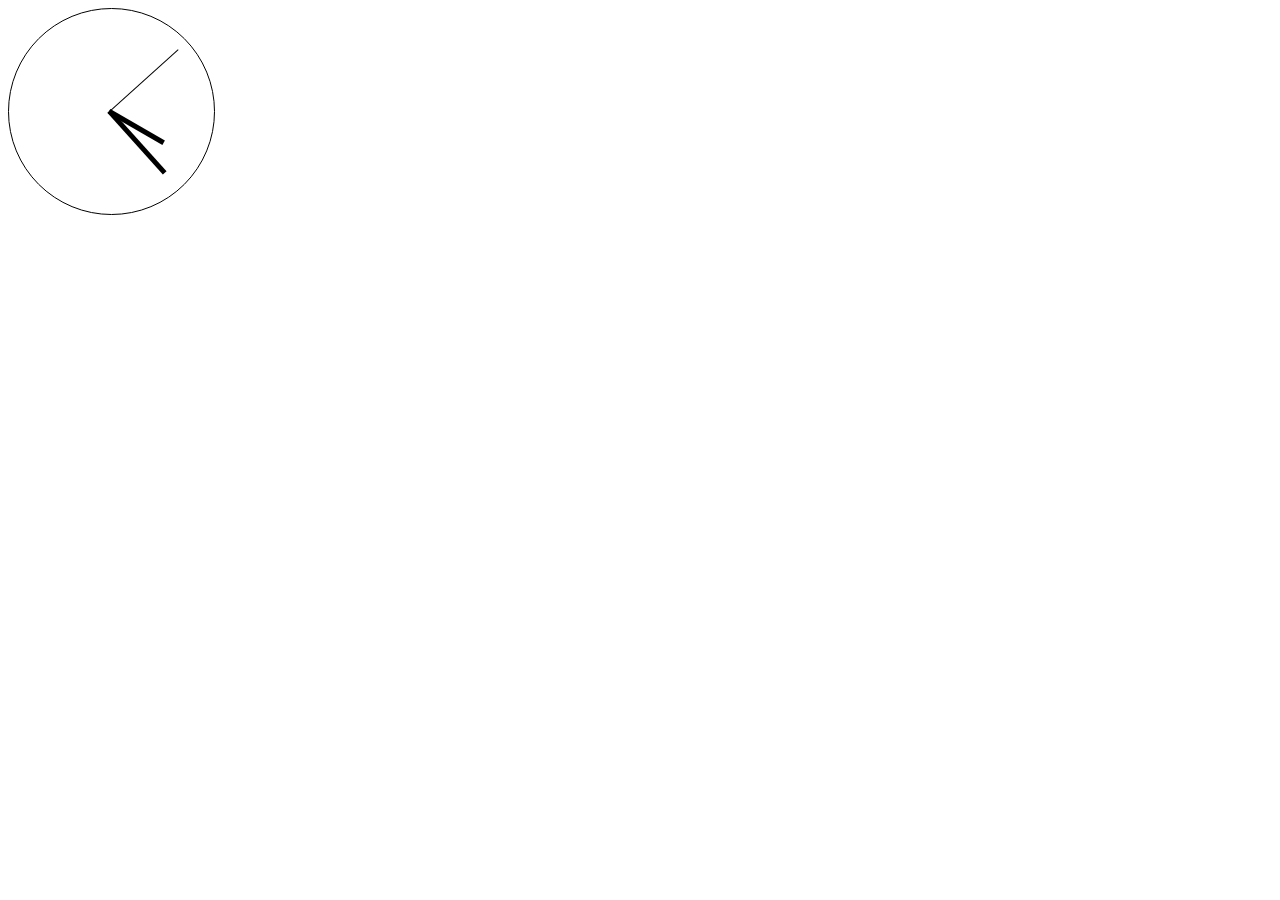
==== analog/index.html @ c682fd54 "refactor: restructure clock application with analog and digital displays" ====
<!DOCTYPE html>
<html>

<head>
  <link rel="stylesheet" href="style.css">
  <script defer src="script.js"></script>
</head>

<body>
  <div style="width:205px;height:205px;background-color:white;position:relative;border-radius:150px;border-style:solid;border-color:black;border-width:1px;">
    <div id="hourhand">
      <div></div>
    </div>
    <div id="minuteshand">
      <div></div>
    </div>
    <div id="secondshand">
      <div></div>
    </div>
  </div>
</body>

</html>
---- analog/style.css ----
#hourhand {
    position: absolute;
    left: 98px;
    top: 10px;
    width: 5px;
    height: 185px;
    border-radius: 10px;
}

#hourhand div {
    margin-top: 30px;
    width: 100%;
    height: calc(50% - 30px);
    background-color: black;
}

#minuteshand {
    position: absolute;
    left: 98px;
    top: 10px;
    width: 5px;
    height: 185px;
    border-radius: 10px;
}

#minuteshand div {
    margin-top: 10px;
    width: 100%;
    height: calc(50% - 10px);
    background-color: black;
}

#secondshand {
    position: absolute;
    left: 98px;
    top: 10px;
    width: 5px;
    height: 185px;
    border-radius: 10px;
}

#secondshand div {
    margin-left: 2px;
    width: 1px;
    height: 50%;
    background-color: black;
}
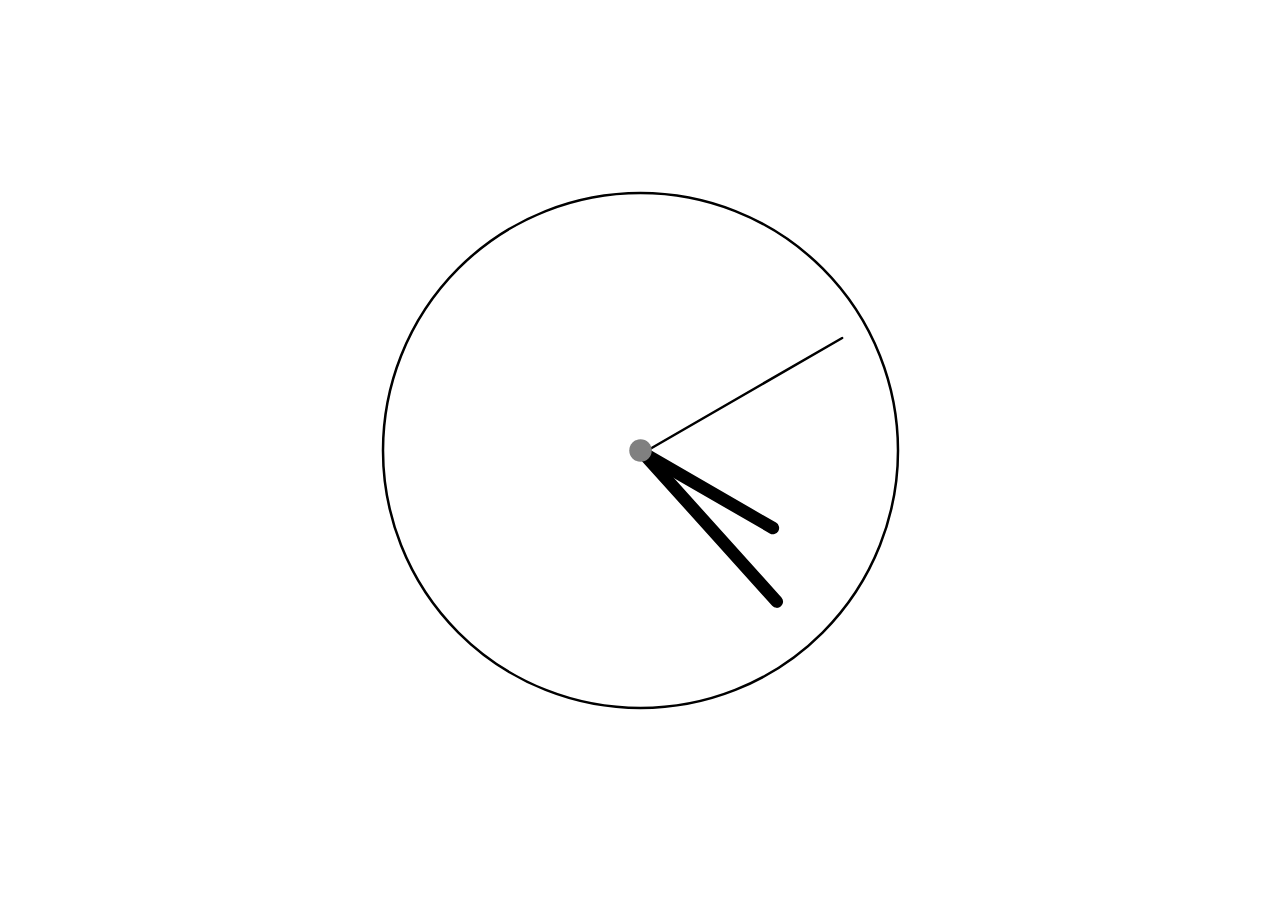
==== commit 9e440690: "feat: implement analog clock display and enhance digital clock functionality" ====
--- a/analog/index.html
+++ b/analog/index.html
@@ -7,7 +7,7 @@
 </head>
 
 <body>
-  <div style="width:205px;height:205px;background-color:white;position:relative;border-radius:150px;border-style:solid;border-color:black;border-width:1px;">
+  <div class="clock">
     <div id="hourhand">
       <div></div>
     </div>
@@ -17,6 +17,7 @@
     <div id="secondshand">
       <div></div>
     </div>
+    <div class="clockAxis"></div>
   </div>
 </body>
 
--- a/analog/style.css
+++ b/analog/style.css
@@ -1,7 +1,28 @@
+html,
+body {
+    width: 100%;
+    height: 100%;
+    display: flex;
+    justify-content: center;
+    align-items: center;
+}
+
+.clock {
+    width: 205px;
+    height: 205px;
+    background-color: white;
+    position: relative;
+    border-radius: 150px;
+    border-style: solid;
+    border-color: black;
+    border-width: 1px;
+    transform: scale(2.5);
+}
+
 #hourhand {
     position: absolute;
-    left: 98px;
-    top: 10px;
+    left: 101px;
+    top: 11px;
     width: 5px;
     height: 185px;
     border-radius: 10px;
@@ -12,12 +33,13 @@
     width: 100%;
     height: calc(50% - 30px);
     background-color: black;
+    border-radius: 30px;
 }
 
 #minuteshand {
     position: absolute;
-    left: 98px;
-    top: 10px;
+    left: 101px;
+    top: 11px;
     width: 5px;
     height: 185px;
     border-radius: 10px;
@@ -28,12 +50,13 @@
     width: 100%;
     height: calc(50% - 10px);
     background-color: black;
+    border-radius: 30px;
 }
 
 #secondshand {
     position: absolute;
-    left: 98px;
-    top: 10px;
+    left: 101px;
+    top: 11px;
     width: 5px;
     height: 185px;
     border-radius: 10px;
@@ -44,4 +67,15 @@
     width: 1px;
     height: 50%;
     background-color: black;
+    border-radius: 30px;
+}
+
+.clockAxis {
+    position: absolute;
+    top: 98px;
+    left: 98px;
+    width: 9px;
+    height: 9px;
+    border-radius: 5px;
+    background-color: gray;
 }
